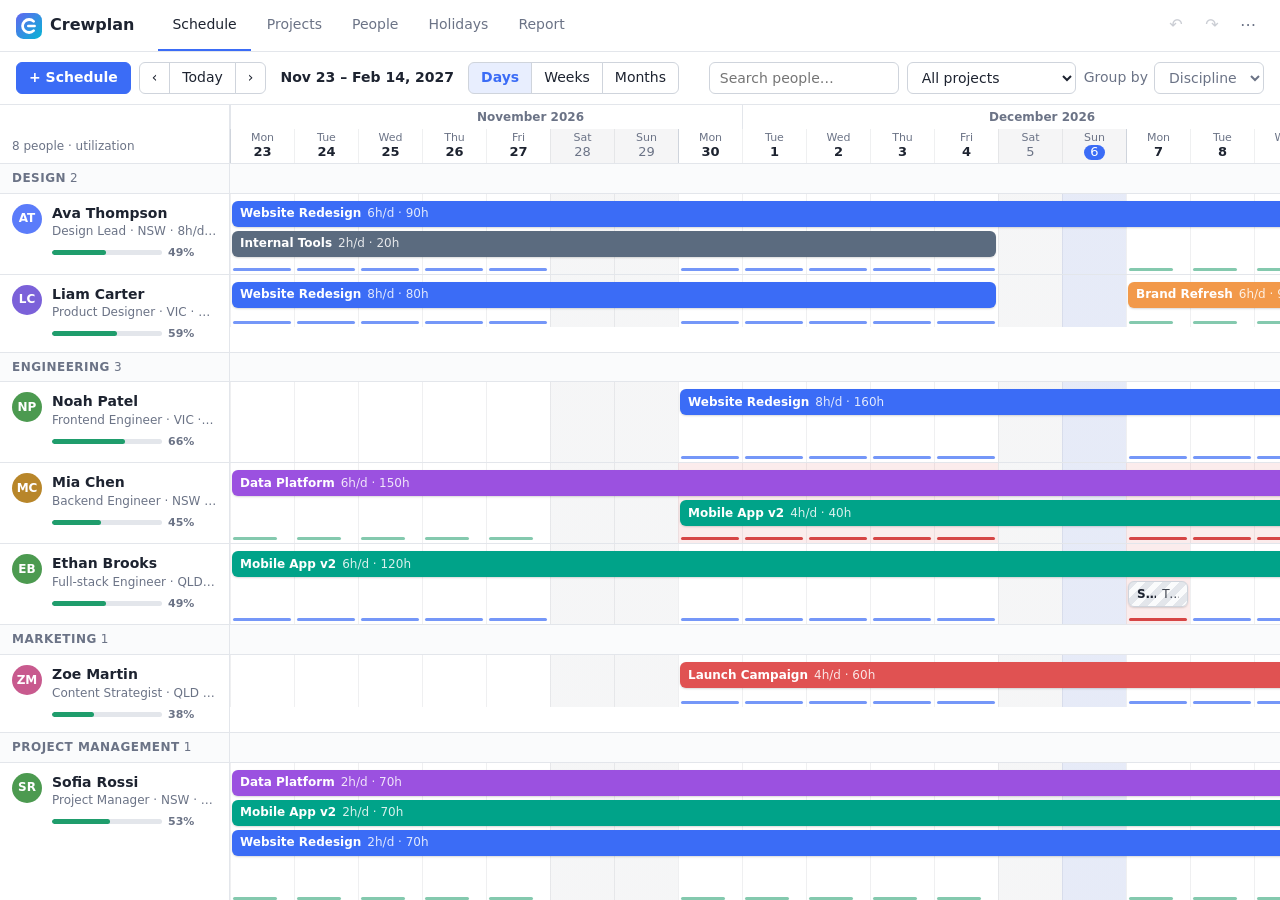
==== scheduler/app.html @ 3eabb5de "Add animated homepage and new Crewplan logo - New mark: a gradient tile with a C-shaped arc and a sc" ====
<!doctype html>
<html lang="en">
<head>
  <meta charset="utf-8">
  <meta name="viewport" content="width=device-width, initial-scale=1">
  <title>Crewplan</title>
  <link rel="icon" href="data:image/svg+xml,%3Csvg xmlns='http://www.w3.org/2000/svg' viewBox='0 0 32 32'%3E%3Cdefs%3E%3ClinearGradient id='g' x1='0' y1='0' x2='1' y2='1'%3E%3Cstop offset='0' stop-color='%236366f1'/%3E%3Cstop offset='1' stop-color='%2306b6d4'/%3E%3C/linearGradient%3E%3C/defs%3E%3Crect width='32' height='32' rx='9' fill='url(%23g)'/%3E%3Cpath d='M21.7 10.3A8 8 0 1 0 21.7 21.7' fill='none' stroke='%23fff' stroke-width='3.4' stroke-linecap='round'/%3E%3Crect x='13.5' y='14.4' width='11' height='3.2' rx='1.6' fill='%23fff'/%3E%3C/svg%3E">
  <link rel="stylesheet" href="styles.css">
</head>
<body>
  <header class="topbar">
    <a class="brand" href="index.html" title="Crewplan home">
      <svg class="mark" viewBox="0 0 32 32" aria-hidden="true">
        <defs><linearGradient id="cpMarkApp" x1="0" y1="0" x2="1" y2="1"><stop offset="0" stop-color="#6366f1"/><stop offset="1" stop-color="#06b6d4"/></linearGradient></defs>
        <rect width="32" height="32" rx="9" fill="url(#cpMarkApp)"/>
        <path d="M21.7 10.3A8 8 0 1 0 21.7 21.7" fill="none" stroke="#fff" stroke-width="3.4" stroke-linecap="round"/>
        <rect x="13.5" y="14.4" width="11" height="3.2" rx="1.6" fill="#fff"/>
      </svg><span>Crewplan</span></a>
    <nav class="tabs" id="tabs">
      <button data-view="schedule">Schedule</button>
      <button data-view="projects">Projects</button>
      <button data-view="people">People</button>
      <button data-view="holidays">Holidays</button>
      <button data-view="report">Report</button>
    </nav>
    <div class="topbar-actions">
      <button class="icon-btn" id="undoBtn" title="Undo (Ctrl+Z)">&#8630;</button>
      <button class="icon-btn" id="redoBtn" title="Redo (Ctrl+Shift+Z)">&#8631;</button>
      <div class="menu">
        <button class="icon-btn" id="menuBtn" title="More">&#8943;</button>
        <div class="menu-pop" id="menuPop" hidden>
          <button data-action="export">Export data (JSON)</button>
          <button data-action="import">Import data (JSON)</button>
          <button data-action="csv">Export schedule (CSV)</button>
          <hr>
          <button data-action="sample">Load sample data</button>
          <button data-action="clear" class="danger-text">Clear all data</button>
        </div>
      </div>
    </div>
  </header>
  <div class="toolbar" id="toolbar"></div>
  <main id="main"></main>
  <div id="modalRoot"></div>
  <div id="toast" role="status" aria-live="polite"></div>
  <input type="file" id="importFile" accept="application/json,.json" hidden>
  <script src="app.js"></script>
</body>
</html>
---- scheduler/styles.css ----
:root {
  --bg: #f5f6f8;
  --panel: #ffffff;
  --panel-2: #fafbfc;
  --border: #e3e6eb;
  --border-strong: #cfd4dc;
  --text: #1d2330;
  --muted: #6b7386;
  --accent: #3b6cf6;
  --accent-soft: #e8eefe;
  --danger: #d64545;
  --warn: #e0a106;
  --ok: #1f9d6c;
  --weekend: rgba(30, 40, 60, 0.045);
  --gridline: rgba(30, 40, 60, 0.07);
  --today: rgba(59, 108, 246, 0.08);
  --over: rgba(214, 69, 69, 0.10);
  --shadow: 0 10px 30px rgba(20, 30, 50, 0.18);
  --side: 230px;
  --shut: #8a6fd1;
  --hol-bg: rgba(224, 161, 6, 0.16);
  --shut-bg: rgba(138, 111, 209, 0.16);
  --radius: 8px;
  color-scheme: light;
}
@media (prefers-color-scheme: dark) {
  :root {
    --bg: #12151b;
    --panel: #1a1e26;
    --panel-2: #1f242d;
    --border: #2b313c;
    --border-strong: #3a4250;
    --text: #e6e9ef;
    --muted: #949cad;
    --accent: #6d93ff;
    --accent-soft: #24304d;
    --weekend: rgba(255, 255, 255, 0.035);
    --gridline: rgba(255, 255, 255, 0.06);
    --today: rgba(109, 147, 255, 0.12);
    --over: rgba(240, 90, 90, 0.16);
    --hol-bg: rgba(240, 180, 40, 0.16);
    --shut-bg: rgba(160, 135, 230, 0.18);
    --shadow: 0 10px 30px rgba(0, 0, 0, 0.5);
    color-scheme: dark;
  }
}

* { box-sizing: border-box; }
html, body { height: 100%; margin: 0; }
body {
  font: 14px/1.4 system-ui, -apple-system, "Segoe UI", Roboto, sans-serif;
  background: var(--bg);
  color: var(--text);
  display: flex;
  flex-direction: column;
  overflow: hidden;
}
button, input, select, textarea { font: inherit; color: inherit; }
button { cursor: pointer; }

/* ---------- Top bar ---------- */
.topbar {
  display: flex; align-items: center; gap: 24px;
  padding: 0 16px; height: 52px; flex: none;
  background: var(--panel); border-bottom: 1px solid var(--border);
}
.brand { display: flex; align-items: center; gap: 8px; font-weight: 700; font-size: 16px; }
.brand { color: inherit; text-decoration: none; border-radius: 8px; }
.brand:hover .mark { transform: rotate(-8deg) scale(1.06); }
.brand:focus-visible { outline: 2px solid var(--accent); outline-offset: 3px; }
.mark { width: 26px; height: 26px; flex: none; transition: transform .25s ease; }
.tabs { display: flex; gap: 2px; height: 100%; }
.tabs button {
  background: none; border: 0; padding: 0 14px; height: 100%;
  color: var(--muted); font-weight: 500; border-bottom: 2px solid transparent;
}
.tabs button:hover { color: var(--text); }
.tabs button.active { color: var(--text); border-bottom-color: var(--accent); }
.topbar-actions { margin-left: auto; display: flex; gap: 4px; align-items: center; }
.icon-btn {
  width: 32px; height: 32px; border-radius: 6px; border: 1px solid transparent;
  background: none; font-size: 16px; color: var(--muted);
}
.icon-btn:hover:not(:disabled) { background: var(--panel-2); border-color: var(--border); color: var(--text); }
.icon-btn:disabled { opacity: .35; cursor: default; }
.menu { position: relative; }
.menu-pop {
  position: absolute; right: 0; top: 38px; z-index: 50; min-width: 220px;
  background: var(--panel); border: 1px solid var(--border); border-radius: var(--radius);
  box-shadow: var(--shadow); padding: 6px;
}
.menu-pop button {
  display: block; width: 100%; text-align: left; background: none; border: 0;
  padding: 8px 10px; border-radius: 6px;
}
.menu-pop button:hover { background: var(--panel-2); }
.menu-pop hr { border: 0; border-top: 1px solid var(--border); margin: 6px 0; }
.danger-text { color: var(--danger); }

/* ---------- Toolbar ---------- */
.toolbar {
  display: flex; align-items: center; gap: 8px; flex-wrap: wrap;
  padding: 10px 16px; flex: none;
  background: var(--panel); border-bottom: 1px solid var(--border);
}
.toolbar .spacer { flex: 1; }
.toolbar .range-label { font-weight: 600; margin: 0 6px; white-space: nowrap; }
.btn {
  height: 32px; padding: 0 12px; border-radius: 6px;
  border: 1px solid var(--border-strong); background: var(--panel);
  display: inline-flex; align-items: center; gap: 6px; white-space: nowrap;
}
.btn:hover { background: var(--panel-2); }
.btn.primary { background: var(--accent); border-color: var(--accent); color: #fff; font-weight: 600; }
.btn.primary:hover { filter: brightness(1.07); }
.btn.danger { color: var(--danger); }
.btn.sm { height: 28px; padding: 0 9px; font-size: 13px; }
.btn-group { display: inline-flex; }
.btn-group .btn { border-radius: 0; margin-left: -1px; }
.btn-group .btn:first-child { border-radius: 6px 0 0 6px; margin-left: 0; }
.btn-group .btn:last-child { border-radius: 0 6px 6px 0; }
.btn-group .btn.on { background: var(--accent-soft); color: var(--accent); font-weight: 600; }
.input, .toolbar select, .toolbar input[type=search], .toolbar input[type=date] {
  height: 32px; padding: 0 10px; border-radius: 6px;
  border: 1px solid var(--border-strong); background: var(--panel);
}
.toolbar input[type=search] { width: 190px; }
.toggle { display: inline-flex; align-items: center; gap: 6px; color: var(--muted); white-space: nowrap; }

main { flex: 1; min-height: 0; overflow: auto; }
main.no-scroll { overflow: hidden; display: flex; }

/* ---------- Schedule grid ---------- */
.schedule { flex: 1; overflow: auto; position: relative; background: var(--panel); }
.grid { position: relative; min-width: 100%; }
.ghead { display: flex; position: sticky; top: 0; z-index: 6; background: var(--panel); border-bottom: 1px solid var(--border); }
.corner {
  position: sticky; left: 0; z-index: 7; width: var(--side); flex: none;
  background: var(--panel); border-right: 1px solid var(--border);
  display: flex; align-items: flex-end; padding: 0 12px 8px; color: var(--muted); font-size: 12px;
}
.timehead { flex: none; }
.hm-row, .hd-row { display: flex; }
.hm {
  flex: none; height: 24px; font-size: 12px; font-weight: 600; color: var(--muted);
  border-left: 1px solid var(--border); padding: 4px 8px; overflow: hidden; white-space: nowrap;
}
.hm span { position: sticky; left: calc(var(--side) + 8px); }
.hd {
  flex: none; height: 34px; text-align: center; font-size: 11px; color: var(--muted);
  display: flex; flex-direction: column; justify-content: center; line-height: 1.15;
  border-left: 1px solid var(--gridline);
}
.hd b { font-size: 13px; font-weight: 600; color: var(--text); }
.hd.we { background: var(--weekend); }
.hd.we b { color: var(--muted); font-weight: 500; }
.hd.mon { border-left-color: var(--border-strong); }
.hd.today b {
  background: var(--accent); color: #fff; border-radius: 10px; padding: 0 6px; align-self: center;
}

.group { display: flex; background: var(--panel-2); border-bottom: 1px solid var(--border); }
.group-side {
  position: sticky; left: 0; z-index: 3; width: var(--side); flex: none;
  padding: 6px 12px; font-size: 12px; font-weight: 700; text-transform: uppercase; letter-spacing: .04em;
  color: var(--muted); background: var(--panel-2); border-right: 1px solid var(--border);
}
.group-side span { font-weight: 500; margin-left: 4px; }

.row { display: flex; border-bottom: 1px solid var(--border); }
.side {
  position: sticky; left: 0; z-index: 3; width: var(--side); flex: none;
  background: var(--panel); border-right: 1px solid var(--border);
  display: flex; gap: 10px; align-items: flex-start; padding: 10px 12px; cursor: pointer;
}
.side:hover { background: var(--panel-2); }
.avatar {
  width: 30px; height: 30px; border-radius: 50%; flex: none;
  display: grid; place-items: center; color: #fff; font-size: 12px; font-weight: 700;
}
.side .who { min-width: 0; flex: 1; }
.side .name { font-weight: 600; white-space: nowrap; overflow: hidden; text-overflow: ellipsis; }
.side .role { color: var(--muted); font-size: 12px; white-space: nowrap; overflow: hidden; text-overflow: ellipsis; }
.util { display: flex; align-items: center; gap: 6px; margin-top: 5px; font-size: 11px; color: var(--muted); }
.meter { flex: 1; height: 5px; border-radius: 3px; background: var(--border); overflow: hidden; max-width: 110px; }
.meter i { display: block; height: 100%; background: var(--ok); border-radius: 3px; }
.meter.full i { background: var(--accent); }
.meter.over i { background: var(--danger); }
.util b.over { color: var(--danger); }

.track { position: relative; flex: none; touch-action: pan-x pan-y; cursor: crosshair; }
.today-col { position: absolute; top: 0; bottom: 0; background: var(--today); pointer-events: none; }
.over-col { position: absolute; top: 0; bottom: 0; background: var(--over); pointer-events: none; }
.load { position: absolute; bottom: 3px; height: 3px; border-radius: 2px; pointer-events: none; }
.load.under { background: var(--ok); opacity: .55; }
.load.full { background: var(--accent); opacity: .7; }
.load.over { background: var(--danger); }
.closed-col { position: absolute; top: 0; bottom: 0; pointer-events: none; }
.closed-col.holiday { background: repeating-linear-gradient(135deg, var(--hol-bg) 0 5px, transparent 5px 10px); }
.closed-col.shutdown { background: repeating-linear-gradient(135deg, var(--shut-bg) 0 5px, transparent 5px 10px); }
.load.hol { background: var(--warn); }
.hd.has-hol { box-shadow: inset 0 -3px 0 var(--warn); }
.hd.has-shut { box-shadow: inset 0 -3px 0 var(--shut); }
.hol-dot { background: var(--warn); }
.shut-dot { background: var(--shut); }
.hol-note { color: #b07a00; }
.load-hit { position: absolute; bottom: 0; height: 9px; }

.bar {
  position: absolute; height: 26px; border-radius: 6px; color: #fff;
  padding: 0 8px; display: flex; align-items: center; gap: 6px;
  font-size: 12px; overflow: hidden; white-space: nowrap; cursor: grab;
  box-shadow: 0 1px 2px rgba(0,0,0,.15); touch-action: none; user-select: none;
}
.bar:hover { filter: brightness(1.06); box-shadow: 0 2px 6px rgba(0,0,0,.22); }
.bar .bar-title { font-weight: 600; overflow: hidden; text-overflow: ellipsis; }
.bar .bar-sub { opacity: .85; overflow: hidden; text-overflow: ellipsis; }
.bar.tentative {
  background-image: repeating-linear-gradient(135deg, rgba(255,255,255,.28) 0 6px, transparent 6px 12px) !important;
}
.bar.timeoff {
  color: var(--text);
  background: repeating-linear-gradient(135deg, var(--border) 0 6px, var(--panel-2) 6px 12px);
  border: 1px solid var(--border-strong);
}
.bar.clip-l { border-top-left-radius: 0; border-bottom-left-radius: 0; }
.bar.clip-r { border-top-right-radius: 0; border-bottom-right-radius: 0; }
.bar.dim { opacity: .22; }
.bar.dragging { z-index: 20; pointer-events: none; cursor: grabbing; box-shadow: var(--shadow); opacity: .92; }
.bar .h { position: absolute; top: 0; bottom: 0; width: 8px; cursor: ew-resize; }
.bar .h-l { left: 0; }
.bar .h-r { right: 0; }
.sel {
  position: absolute; top: 4px; bottom: 4px; border-radius: 6px; pointer-events: none;
  background: var(--accent-soft); border: 2px dashed var(--accent);
}
.empty-state { padding: 60px 20px; text-align: center; color: var(--muted); }
.empty-state h3 { color: var(--text); margin: 0 0 6px; }
.hint { color: var(--muted); font-size: 12px; }

/* ---------- Pages (projects / people / report) ---------- */
.page { max-width: 1320px; margin: 0 auto; padding: 20px 16px 60px; }
.page h2 { margin: 0 0 4px; font-size: 20px; }
.page .lede { color: var(--muted); margin: 0 0 16px; }
.card { background: var(--panel); border: 1px solid var(--border); border-radius: var(--radius); overflow: hidden; margin-bottom: 20px; }
.card h3 { margin: 0; padding: 12px 16px; font-size: 14px; border-bottom: 1px solid var(--border); }
.table-wrap { overflow-x: auto; }
table { width: 100%; border-collapse: collapse; }
th, td { padding: 10px 16px; text-align: left; border-bottom: 1px solid var(--border); white-space: nowrap; }
th { font-size: 12px; font-weight: 600; color: var(--muted); background: var(--panel-2); }
td.num, th.num { text-align: right; font-variant-numeric: tabular-nums; }
tr:last-child td { border-bottom: 0; }
tbody tr:hover { background: var(--panel-2); }
.dot { display: inline-block; width: 10px; height: 10px; border-radius: 3px; margin-right: 8px; vertical-align: -1px; }
.tag { display: inline-block; font-size: 11px; padding: 1px 7px; border-radius: 10px; background: var(--panel-2); border: 1px solid var(--border); color: var(--muted); }
.tag.ok { color: var(--ok); }
.cell-person { display: flex; align-items: center; gap: 10px; }
.cell-person .avatar { width: 26px; height: 26px; font-size: 11px; }
.hbar { display: flex; align-items: center; gap: 8px; min-width: 160px; }
.hbar .meter { max-width: none; height: 7px; }
.tiles { display: grid; grid-template-columns: repeat(auto-fit, minmax(150px, 1fr)); gap: 12px; margin-bottom: 20px; }
.tile { background: var(--panel); border: 1px solid var(--border); border-radius: var(--radius); padding: 14px 16px; }
.tile .k { color: var(--muted); font-size: 12px; }
.tile .v { font-size: 22px; font-weight: 700; margin-top: 2px; font-variant-numeric: tabular-nums; }
.actions { display: flex; gap: 6px; justify-content: flex-end; }

/* ---------- Modal ---------- */
.backdrop {
  position: fixed; inset: 0; z-index: 100; background: rgba(15, 20, 30, .45);
  display: grid; place-items: center; padding: 16px;
}
.dialog {
  width: 100%; max-width: 480px; max-height: calc(100vh - 32px); overflow: auto;
  background: var(--panel); border-radius: 12px; box-shadow: var(--shadow); border: 1px solid var(--border);
}
.dialog header { display: flex; align-items: center; padding: 14px 18px; border-bottom: 1px solid var(--border); }
.dialog header h2 { font-size: 16px; margin: 0; flex: 1; }
.dialog-body { padding: 16px 18px; display: grid; gap: 12px; }
.dialog footer { display: flex; gap: 8px; padding: 12px 18px; border-top: 1px solid var(--border); background: var(--panel-2); }
.dialog footer .spacer { flex: 1; }
.field { display: grid; gap: 4px; font-size: 12px; font-weight: 600; color: var(--muted); }
.field input, .field select, .field textarea {
  font-size: 14px; font-weight: 400; color: var(--text);
  padding: 7px 10px; border-radius: 6px; border: 1px solid var(--border-strong); background: var(--panel);
  width: 100%;
}
.field textarea { resize: vertical; }
.field input:focus, .field select:focus, .field textarea:focus { outline: 2px solid var(--accent-soft); border-color: var(--accent); }
.grid2 { display: grid; grid-template-columns: 1fr 1fr; gap: 12px; align-items: end; }
.inline { display: flex; gap: 6px; }
.check { display: flex; align-items: center; gap: 8px; font-size: 14px; height: 36px; }
.seg { display: flex; border: 1px solid var(--border-strong); border-radius: 8px; overflow: hidden; }
.seg label { flex: 1; text-align: center; padding: 8px; cursor: pointer; font-weight: 500; }
.seg input { display: none; }
.seg label:has(input:checked) { background: var(--accent-soft); color: var(--accent); font-weight: 600; }
.swatches { display: flex; gap: 8px; flex-wrap: wrap; }
.swatches label { width: 26px; height: 26px; border-radius: 6px; cursor: pointer; position: relative; }
.swatches input { position: absolute; opacity: 0; }
.swatches label:has(input:checked) { outline: 2px solid var(--text); outline-offset: 2px; }
.summary { margin: 0; padding: 10px 12px; border-radius: 6px; background: var(--panel-2); border: 1px solid var(--border); font-size: 13px; }
.error { color: var(--danger); font-size: 13px; margin: 0; }

#toast {
  position: fixed; left: 50%; bottom: 24px; transform: translateX(-50%) translateY(20px);
  background: #222936; color: #fff; padding: 10px 16px; border-radius: 8px; font-size: 13px;
  opacity: 0; pointer-events: none; transition: .2s; z-index: 200; box-shadow: var(--shadow);
}
#toast.show { opacity: 1; transform: translateX(-50%) translateY(0); }

@media (prefers-color-scheme: dark) { .hol-note { color: #f0b429; } }

@media (max-width: 720px) {
  :root { --side: 150px; }
  .topbar { gap: 10px; padding: 0 10px; }
  .brand span { display: none; }
  .tabs button { padding: 0 8px; font-size: 13px; }
  .tabs { min-width: 0; overflow-x: auto; }
  #undoBtn, #redoBtn { display: none; }
  .toolbar { padding: 8px 10px; }
  .toolbar input[type=search] { width: 130px; }
  .side .avatar { display: none; }
  .grid2 { grid-template-columns: 1fr; }
}

/* ---------- Group by project ---------- */
.proj-group { border-bottom: 1px solid var(--border-strong); }
.group-side.proj-side {
  text-transform: none; letter-spacing: 0; font-weight: 400; font-size: 13px; color: var(--text);
  display: grid; gap: 3px; align-content: start; padding: 8px 12px; cursor: pointer;
}
.group-side.proj-side:hover { background: var(--border); }
.proj-name { font-weight: 700; white-space: nowrap; overflow: hidden; text-overflow: ellipsis; }
.proj-name span { color: var(--muted); font-weight: 500; margin-left: 6px; font-size: 12px; }
.proj-meta { color: var(--muted); font-size: 12px; white-space: nowrap; overflow: hidden; text-overflow: ellipsis; }
.proj-side .hbar { min-width: 0; font-size: 11px; color: var(--muted); }
.proj-side .hbar .meter { height: 5px; }
.ptrack { position: relative; flex: none; }
.proj-band {
  position: absolute; top: 6px; height: 20px; border-radius: 5px; padding: 0 8px;
  font-size: 11px; font-weight: 600; line-height: 20px; white-space: nowrap; overflow: hidden; text-overflow: ellipsis;
  color: var(--text);
  background: color-mix(in srgb, var(--pc) 18%, transparent);
  border: 1px solid color-mix(in srgb, var(--pc) 55%, transparent);
}
.proj-band.clip-l { border-left-style: dashed; border-top-left-radius: 0; border-bottom-left-radius: 0; }
.proj-band.clip-r { border-right-style: dashed; border-top-right-radius: 0; border-bottom-right-radius: 0; }
.proj-nodates { position: absolute; top: 8px; left: 10px; font-size: 12px; color: var(--muted); font-style: italic; }
.phase {
  position: absolute; height: 18px; border-radius: 4px; padding: 0 6px;
  font-size: 11px; line-height: 18px; color: #fff; white-space: nowrap; overflow: hidden; text-overflow: ellipsis;
  background: color-mix(in srgb, var(--pc) 75%, #000 10%);
}
.phase.outside { outline: 2px dashed var(--warn); outline-offset: -1px; }

/* ---------- Budget / date warnings ---------- */
.bar.outside { outline: 2px dashed var(--warn); outline-offset: 1px; }
.warn-ic {
  flex: none; width: 15px; height: 15px; border-radius: 50%; display: grid; place-items: center;
  background: var(--warn); color: #000; font-size: 10px; font-weight: 800;
}
.tag.warn { color: #9a6a00; border-color: var(--warn); }
.over-text { color: var(--danger); font-weight: 600; }

/* ---------- Phase editor ---------- */
.phase-list { display: grid; gap: 6px; }
.phase-row { display: grid; grid-template-columns: 1fr 140px 140px 32px; gap: 6px; align-items: center; }
.phase-row .input { height: 34px; font-weight: 400; font-size: 14px; color: var(--text); min-width: 0; }
@media (max-width: 720px) {
  .phase-row { grid-template-columns: 1fr 1fr 32px; }
  .phase-row [data-k="name"] { grid-column: 1 / -1; }
}
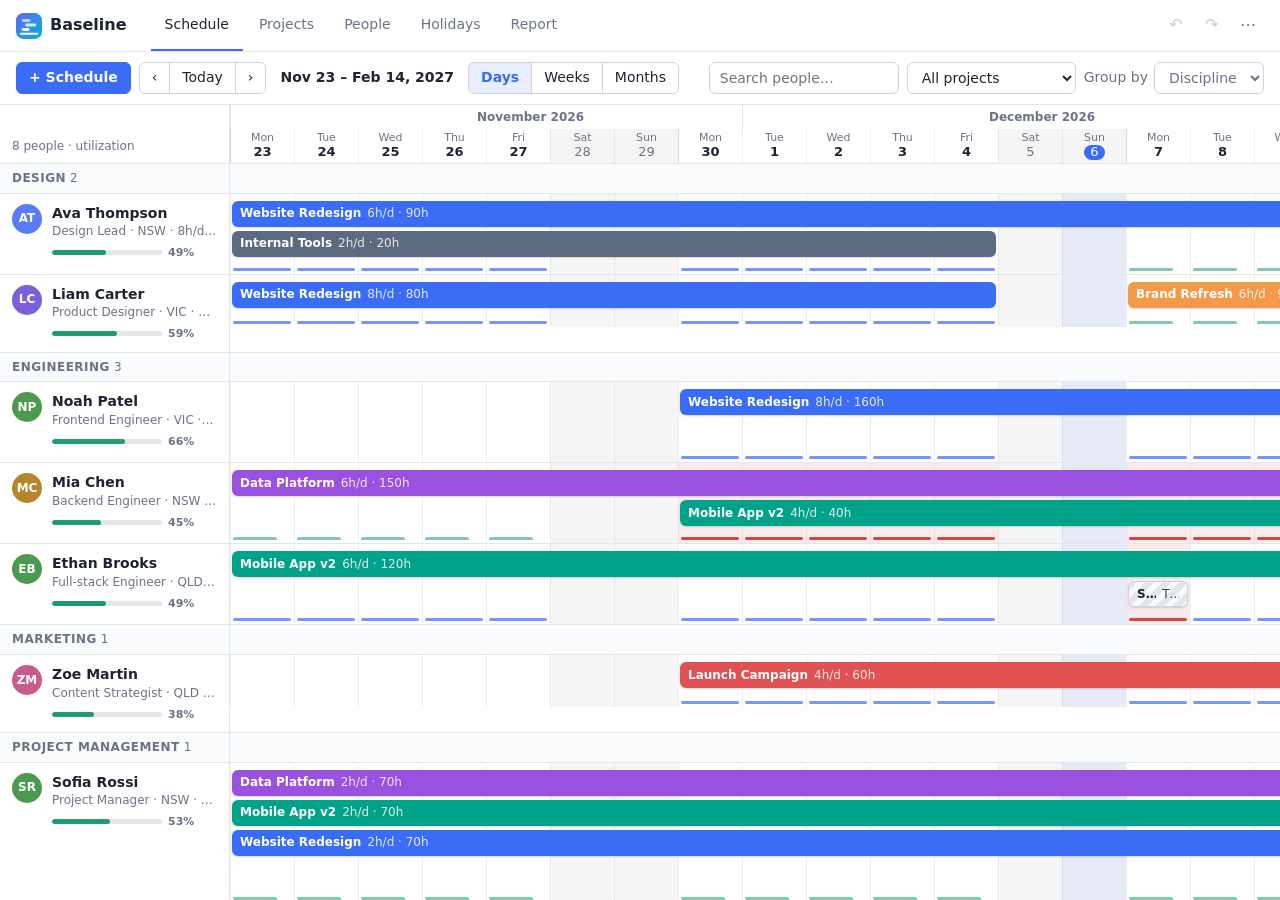
==== commit 9a8cf8b2: "Rename Crewplan to Baseline with a new logo - New mark: schedule bars stepping across a solid baseli" ====
--- a/scheduler/app.html
+++ b/scheduler/app.html
@@ -3,19 +3,21 @@
 <head>
   <meta charset="utf-8">
   <meta name="viewport" content="width=device-width, initial-scale=1">
-  <title>Crewplan</title>
-  <link rel="icon" href="data:image/svg+xml,%3Csvg xmlns='http://www.w3.org/2000/svg' viewBox='0 0 32 32'%3E%3Cdefs%3E%3ClinearGradient id='g' x1='0' y1='0' x2='1' y2='1'%3E%3Cstop offset='0' stop-color='%236366f1'/%3E%3Cstop offset='1' stop-color='%2306b6d4'/%3E%3C/linearGradient%3E%3C/defs%3E%3Crect width='32' height='32' rx='9' fill='url(%23g)'/%3E%3Cpath d='M21.7 10.3A8 8 0 1 0 21.7 21.7' fill='none' stroke='%23fff' stroke-width='3.4' stroke-linecap='round'/%3E%3Crect x='13.5' y='14.4' width='11' height='3.2' rx='1.6' fill='%23fff'/%3E%3C/svg%3E">
+  <title>Baseline</title>
+  <link rel="icon" href="data:image/svg+xml,%3Csvg xmlns='http://www.w3.org/2000/svg' viewBox='0 0 32 32'%3E%3Cdefs%3E%3ClinearGradient id='g' x1='0' y1='0' x2='1' y2='1'%3E%3Cstop offset='0' stop-color='%236366f1'/%3E%3Cstop offset='1' stop-color='%2306b6d4'/%3E%3C/linearGradient%3E%3C/defs%3E%3Crect width='32' height='32' rx='9' fill='url(%23g)'/%3E%3Crect x='7' y='7.5' width='11' height='3.6' rx='1.8' fill='%23fff' fill-opacity='.62'/%3E%3Crect x='11.5' y='13' width='13.5' height='3.6' rx='1.8' fill='%23fff' fill-opacity='.82'/%3E%3Crect x='7' y='18.5' width='9.5' height='3.6' rx='1.8' fill='%23fff'/%3E%3Crect x='5' y='24.4' width='22' height='2.4' rx='1.2' fill='%23fff'/%3E%3C/svg%3E">
   <link rel="stylesheet" href="styles.css">
 </head>
 <body>
   <header class="topbar">
-    <a class="brand" href="index.html" title="Crewplan home">
+    <a class="brand" href="index.html" title="Baseline home">
       <svg class="mark" viewBox="0 0 32 32" aria-hidden="true">
-        <defs><linearGradient id="cpMarkApp" x1="0" y1="0" x2="1" y2="1"><stop offset="0" stop-color="#6366f1"/><stop offset="1" stop-color="#06b6d4"/></linearGradient></defs>
-        <rect width="32" height="32" rx="9" fill="url(#cpMarkApp)"/>
-        <path d="M21.7 10.3A8 8 0 1 0 21.7 21.7" fill="none" stroke="#fff" stroke-width="3.4" stroke-linecap="round"/>
-        <rect x="13.5" y="14.4" width="11" height="3.2" rx="1.6" fill="#fff"/>
-      </svg><span>Crewplan</span></a>
+        <defs><linearGradient id="blMarkApp" x1="0" y1="0" x2="1" y2="1"><stop offset="0" stop-color="#6366f1"/><stop offset="1" stop-color="#06b6d4"/></linearGradient></defs>
+        <rect width="32" height="32" rx="9" fill="url(#blMarkApp)"/>
+        <rect x="7" y="7.5" width="11" height="3.6" rx="1.8" fill="#fff" fill-opacity=".62"/>
+        <rect x="11.5" y="13" width="13.5" height="3.6" rx="1.8" fill="#fff" fill-opacity=".82"/>
+        <rect x="7" y="18.5" width="9.5" height="3.6" rx="1.8" fill="#fff"/>
+        <rect x="5" y="24.4" width="22" height="2.4" rx="1.2" fill="#fff"/>
+      </svg><span>Baseline</span></a>
     <nav class="tabs" id="tabs">
       <button data-view="schedule">Schedule</button>
       <button data-view="projects">Projects</button>
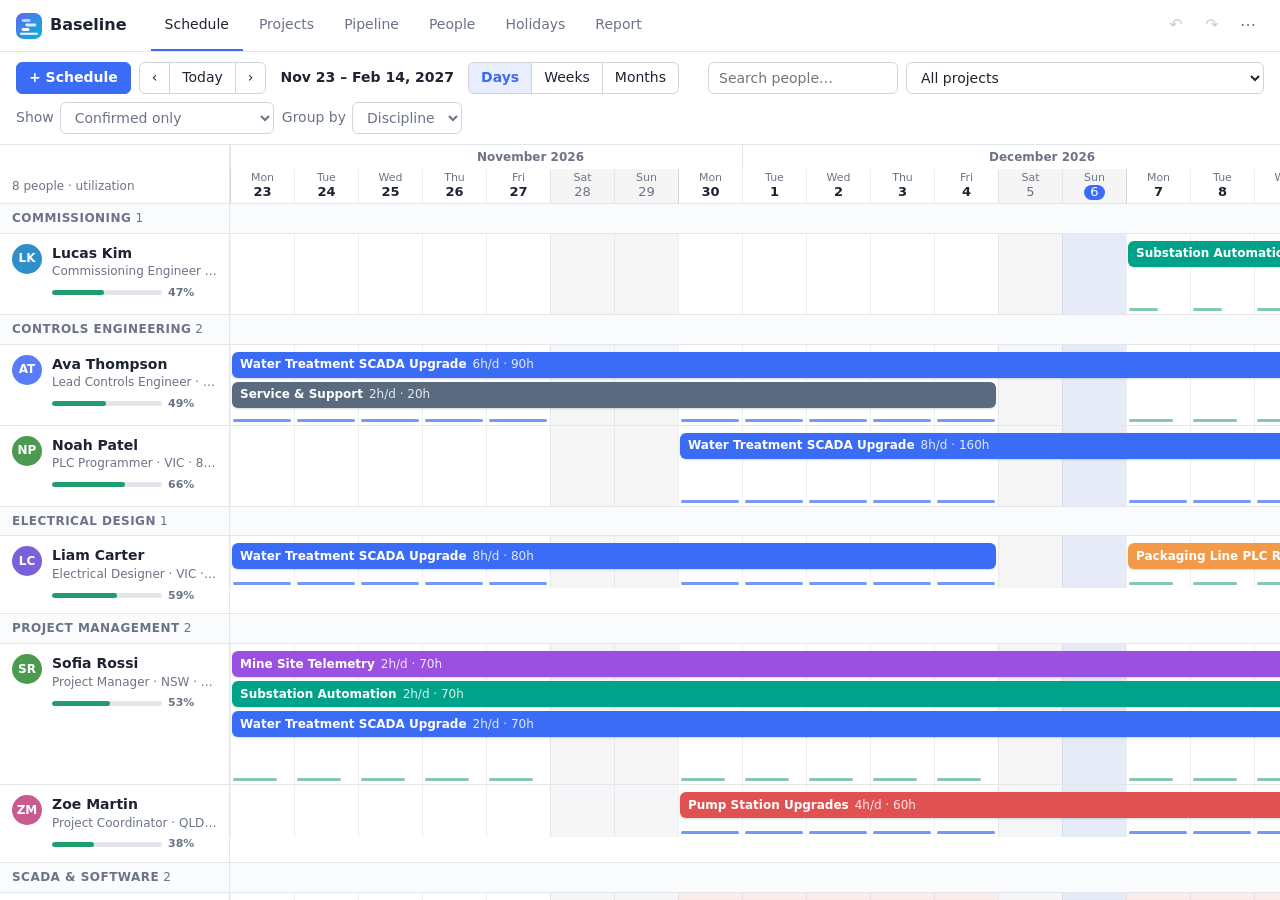
==== commit 245f13ae: "Add pipeline projects, unfilled slots and what-if views - Projects can be Confirmed, Pipeline (win c" ====
--- a/scheduler/app.html
+++ b/scheduler/app.html
@@ -21,6 +21,7 @@
     <nav class="tabs" id="tabs">
       <button data-view="schedule">Schedule</button>
       <button data-view="projects">Projects</button>
+      <button data-view="pipeline">Pipeline</button>
       <button data-view="people">People</button>
       <button data-view="holidays">Holidays</button>
       <button data-view="report">Report</button>
--- a/scheduler/styles.css
+++ b/scheduler/styles.css
@@ -369,3 +369,54 @@
   .phase-row { grid-template-columns: 1fr 1fr 32px; }
   .phase-row [data-k="name"] { grid-column: 1 / -1; }
 }
+
+/* ---------- Pipeline & unfilled slots ---------- */
+.bar.pipeline {
+  background-image: repeating-linear-gradient(135deg, rgba(255,255,255,.22) 0 5px, transparent 5px 10px);
+  box-shadow: inset 0 0 0 1.5px rgba(255,255,255,.55), 0 1px 2px rgba(0,0,0,.15);
+}
+.bar.slot {
+  color: var(--text); background: color-mix(in srgb, var(--pc) 12%, var(--panel));
+  border: 2px dashed var(--pc); box-shadow: none;
+}
+.bar.slot .bar-title::before { content: "? "; font-weight: 800; color: var(--pc); }
+.slot-row .track { background-color: color-mix(in srgb, var(--accent) 3%, transparent); }
+.slot-side { cursor: default; }
+.slot-side:hover { background: var(--panel); }
+.slot-avatar { background: transparent !important; color: var(--muted); border: 2px dashed var(--border-strong); font-size: 14px; }
+.tag.pipe { color: #7c4dcc; border-color: color-mix(in srgb, #8b5cf6 45%, transparent); background: color-mix(in srgb, #8b5cf6 10%, transparent); }
+.tag.lost { color: var(--muted); text-decoration: line-through; }
+.tag.slot-tag { border-style: dashed; }
+.tag.danger-tag { color: var(--danger); border-color: color-mix(in srgb, var(--danger) 45%, transparent); }
+.grid3 { display: grid; grid-template-columns: repeat(3, 1fr); gap: 12px; }
+.need { display: flex; flex-wrap: wrap; gap: 4px; max-width: 280px; white-space: normal; }
+.need-chip { font-size: 11.5px; padding: 2px 8px; border-radius: 10px; background: var(--panel-2); border: 1px solid var(--border); white-space: nowrap; }
+.hbar.win { min-width: 110px; }
+.hbar.win .meter i { background: #8b5cf6; }
+.won-btn { color: var(--ok); border-color: color-mix(in srgb, var(--ok) 50%, transparent); }
+.suggest { display: grid; gap: 6px; font-weight: 400; }
+.s-row {
+  display: grid; grid-template-columns: 28px minmax(0, 1fr) minmax(0, 1.4fr) auto; gap: 10px; align-items: center;
+  padding: 6px 8px; border: 1px solid var(--border); border-radius: 8px; color: var(--text);
+}
+.s-row .avatar { width: 28px; height: 28px; font-size: 11px; }
+.s-who { display: grid; min-width: 0; }
+.s-who b, .s-who span { white-space: nowrap; overflow: hidden; text-overflow: ellipsis; }
+.s-who span { font-size: 12px; color: var(--muted); }
+.s-fit { display: grid; gap: 3px; font-size: 12px; color: var(--muted); }
+.s-fit .meter { max-width: none; }
+.s-ok { color: var(--ok); font-weight: 600; }
+.s-bad { color: var(--danger); font-weight: 600; }
+@media (prefers-color-scheme: dark) { .tag.pipe { color: #c4a8ff; } }
+@media (max-width: 720px) {
+  .grid3 { grid-template-columns: 1fr; }
+  .s-row { grid-template-columns: 28px 1fr auto; }
+  .s-fit { grid-column: 2 / -1; }
+}
+.pipe-actions { display: grid; grid-template-columns: 1fr 1fr; gap: 4px; min-width: 150px; }
+.pipe-actions .btn { justify-content: center; }
+.pipe-table th, .pipe-table td { padding: 10px 12px; }
+.pipe-table td:nth-child(3), .pipe-table td:nth-child(4), .pipe-table td:nth-child(6) { white-space: normal; }
+.pipe-table .hbar { min-width: 96px; }
+.pipe-table .hbar.win { min-width: 90px; }
+.pipe-table .hint { display: block; }
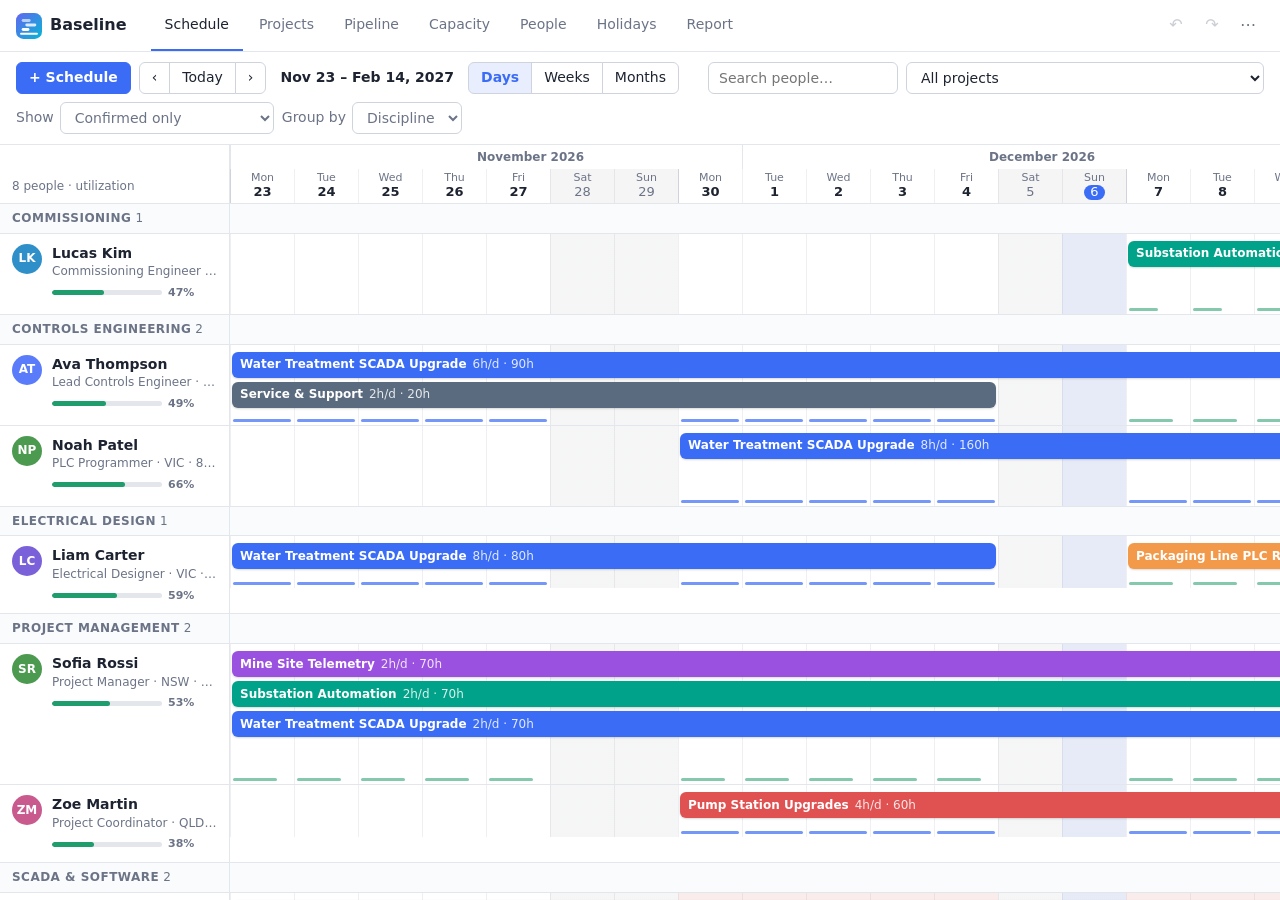
==== commit fadb445b: "Add capacity vs demand charts by discipline New Capacity tab: weekly stacked demand (confirmed, name" ====
--- a/scheduler/app.html
+++ b/scheduler/app.html
@@ -22,6 +22,7 @@
       <button data-view="schedule">Schedule</button>
       <button data-view="projects">Projects</button>
       <button data-view="pipeline">Pipeline</button>
+      <button data-view="capacity">Capacity</button>
       <button data-view="people">People</button>
       <button data-view="holidays">Holidays</button>
       <button data-view="report">Report</button>
--- a/scheduler/styles.css
+++ b/scheduler/styles.css
@@ -420,3 +420,69 @@
 .pipe-table .hbar { min-width: 96px; }
 .pipe-table .hbar.win { min-width: 90px; }
 .pipe-table .hint { display: block; }
+
+/* ---------- Capacity vs demand charts ---------- */
+:root {
+  --viz-confirmed: #2a78d6; --viz-pipeline: #eb6834; --viz-unfilled: #1baf7a;
+  --viz-ink: #0b0b0b; --viz-muted: #898781; --viz-grid: #e1e0d9; --viz-axis: #c3c2b7; --viz-critical: #d03b3b; --viz-good: #0ca30c;
+}
+@media (prefers-color-scheme: dark) {
+  :root {
+    --viz-confirmed: #3987e5; --viz-pipeline: #d95926; --viz-unfilled: #199e70;
+    --viz-ink: #f0efec; --viz-grid: #2c2c2a; --viz-axis: #383835;
+  }
+}
+.fc-grid { display: grid; grid-template-columns: repeat(auto-fit, minmax(460px, 1fr)); gap: 0 20px; }
+.fc-card { padding-bottom: 6px; }
+.fc-card h3 { border-bottom: 0; padding-bottom: 0; }
+.fc-chart { padding: 0 8px; }
+.fc-svg { display: block; width: 100%; height: auto; }
+.fc-svg .fc-gl { stroke: var(--viz-grid); stroke-width: 1; }
+.fc-svg .fc-gl.base { stroke: var(--viz-axis); }
+.fc-tick { fill: var(--viz-muted); font-size: 11px; font-variant-numeric: tabular-nums; }
+.fc-seg { stroke: var(--panel); stroke-width: 0; }
+.fc-confirmed { fill: var(--viz-confirmed); background: var(--viz-confirmed); }
+.fc-pipeline { fill: var(--viz-pipeline); background: var(--viz-pipeline); }
+.fc-unfilled { fill: var(--viz-unfilled); background: var(--viz-unfilled); }
+/* Unfilled demand also gets a dashed edge: identity is never colour alone, and it matches slots on the schedule. */
+.fc-svg .fc-unfilled { stroke: var(--viz-ink); stroke-width: 1; stroke-dasharray: 3 2; stroke-opacity: .55; }
+.fc-cap { fill: none; stroke: var(--viz-ink); stroke-width: 2; stroke-linejoin: round; }
+.fc-short { fill: var(--text); font-size: 10.5px; font-weight: 700; }
+.fc-hit { fill: transparent; cursor: crosshair; }
+.fc-hit.on { fill: var(--text); fill-opacity: .05; }
+.fc-legend { display: flex; flex-wrap: wrap; gap: 8px 18px; margin: 0 0 14px; font-size: 13px; color: var(--muted); }
+.fc-legend span { display: inline-flex; align-items: center; gap: 7px; }
+.sw { display: inline-block; width: 12px; height: 12px; border-radius: 3px; }
+.sw.fc-unfilled { outline: 1px dashed var(--viz-ink); outline-offset: -1px; }
+.fc-legend .ln { display: inline-block; width: 18px; height: 2px; background: var(--viz-ink); }
+.fc-short-key { color: var(--text); font-size: 11px; }
+.fc-bids { display: flex; flex-wrap: wrap; align-items: center; gap: 8px; margin: 0 0 12px; }
+.chip-toggle {
+  display: inline-flex; align-items: center; gap: 2px; height: 30px; padding: 0 12px; border-radius: 999px; font-size: 13px;
+  border: 1px dashed var(--border-strong); background: var(--panel); color: var(--muted); text-decoration: line-through;
+}
+.chip-toggle.on { border-style: solid; color: var(--text); text-decoration: none; background: var(--accent-soft); border-color: color-mix(in srgb, var(--accent) 40%, transparent); }
+.chip-toggle:disabled { opacity: .5; cursor: not-allowed; }
+.chip-toggle .dot { margin-right: 6px; }
+.fc-sum { display: flex; gap: 10px; align-items: flex-start; margin: 0; padding: 8px 16px 4px; font-size: 13.5px; color: var(--text); }
+.fc-icon { flex: none; width: 18px; height: 18px; border-radius: 50%; display: grid; place-items: center; color: #fff; font-size: 11px; font-weight: 800; margin-top: 1px; }
+.fc-icon.bad { background: var(--viz-critical); }
+.fc-icon.ok { background: var(--viz-good); }
+.fc-table { margin: 0 16px 10px; font-size: 13px; }
+.fc-table summary { cursor: pointer; color: var(--muted); padding: 4px 0; }
+.fc-table table { margin-top: 6px; }
+.fc-table th, .fc-table td { padding: 6px 10px; }
+.fc-tip {
+  position: fixed; z-index: 150; min-width: 230px; padding: 10px 12px; border-radius: 10px; pointer-events: none;
+  background: var(--panel); color: var(--text); border: 1px solid var(--border); box-shadow: var(--shadow); font-size: 12.5px;
+  display: grid; gap: 4px;
+}
+.fc-tip > div { display: flex; justify-content: space-between; gap: 16px; }
+.fc-tip > div span { display: inline-flex; align-items: center; gap: 6px; color: var(--muted); }
+.fc-tip b { font-variant-numeric: tabular-nums; }
+.fc-tip .sw { width: 10px; height: 10px; }
+.fc-tip-head { color: var(--muted); margin-top: 4px; font-size: 11px; text-transform: uppercase; letter-spacing: .04em; }
+.fc-tip-sub { padding-left: 10px; color: var(--muted); display: block !important; }
+.fc-tip-gap { border-top: 1px solid var(--border); padding-top: 5px; margin-top: 2px; }
+.fc-tip-gap.bad span, .fc-tip-gap.bad b { color: var(--viz-critical); }
+@media (max-width: 720px) { .fc-grid { grid-template-columns: 1fr; } }
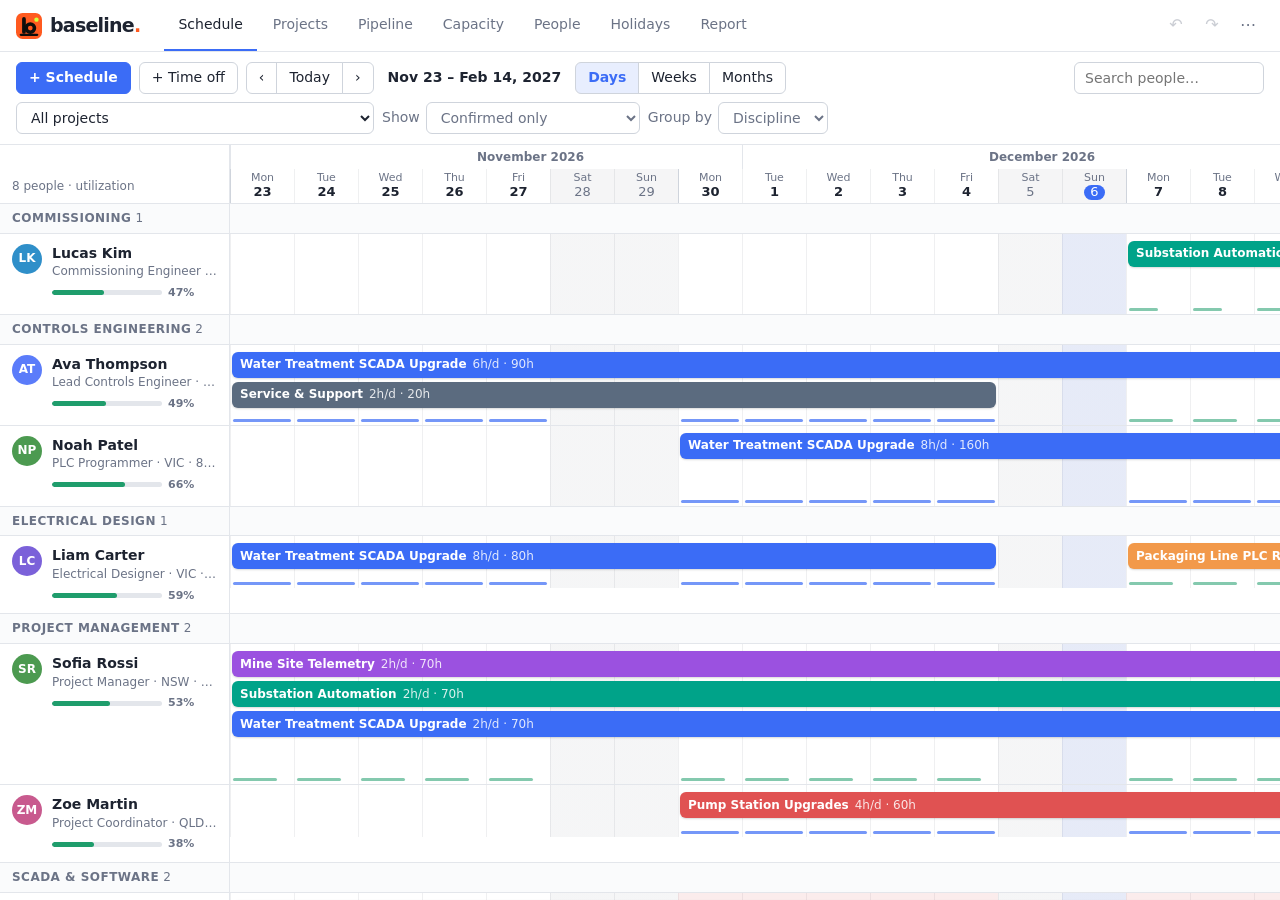
==== commit 8f14f215: "Bold homepage redesign and new logo - New mark: a safety-orange tile with a heavy lowercase b sittin" ====
--- a/scheduler/app.html
+++ b/scheduler/app.html
@@ -4,20 +4,19 @@
   <meta charset="utf-8">
   <meta name="viewport" content="width=device-width, initial-scale=1">
   <title>Baseline</title>
-  <link rel="icon" href="data:image/svg+xml,%3Csvg xmlns='http://www.w3.org/2000/svg' viewBox='0 0 32 32'%3E%3Cdefs%3E%3ClinearGradient id='g' x1='0' y1='0' x2='1' y2='1'%3E%3Cstop offset='0' stop-color='%236366f1'/%3E%3Cstop offset='1' stop-color='%2306b6d4'/%3E%3C/linearGradient%3E%3C/defs%3E%3Crect width='32' height='32' rx='9' fill='url(%23g)'/%3E%3Crect x='7' y='7.5' width='11' height='3.6' rx='1.8' fill='%23fff' fill-opacity='.62'/%3E%3Crect x='11.5' y='13' width='13.5' height='3.6' rx='1.8' fill='%23fff' fill-opacity='.82'/%3E%3Crect x='7' y='18.5' width='9.5' height='3.6' rx='1.8' fill='%23fff'/%3E%3Crect x='5' y='24.4' width='22' height='2.4' rx='1.2' fill='%23fff'/%3E%3C/svg%3E">
+  <link rel="icon" href="data:image/svg+xml,%3Csvg xmlns='http://www.w3.org/2000/svg' viewBox='0 0 32 32'%3E%3Crect width='32' height='32' rx='8' fill='%23ff5a1f'/%3E%3Crect x='7.5' y='5' width='4.6' height='20.6' rx='2.3' fill='%230e0e0c'/%3E%3Ccircle cx='17.6' cy='18.6' r='5.1' fill='none' stroke='%230e0e0c' stroke-width='4.4'/%3E%3Crect x='4.5' y='25.4' width='23' height='2.8' rx='1.4' fill='%230e0e0c'/%3E%3Ccircle cx='25.2' cy='8.2' r='2.7' fill='%23d4ff3a'/%3E%3C/svg%3E">
   <link rel="stylesheet" href="styles.css">
 </head>
 <body>
   <header class="topbar">
     <a class="brand" href="index.html" title="Baseline home">
       <svg class="mark" viewBox="0 0 32 32" aria-hidden="true">
-        <defs><linearGradient id="blMarkApp" x1="0" y1="0" x2="1" y2="1"><stop offset="0" stop-color="#6366f1"/><stop offset="1" stop-color="#06b6d4"/></linearGradient></defs>
-        <rect width="32" height="32" rx="9" fill="url(#blMarkApp)"/>
-        <rect x="7" y="7.5" width="11" height="3.6" rx="1.8" fill="#fff" fill-opacity=".62"/>
-        <rect x="11.5" y="13" width="13.5" height="3.6" rx="1.8" fill="#fff" fill-opacity=".82"/>
-        <rect x="7" y="18.5" width="9.5" height="3.6" rx="1.8" fill="#fff"/>
-        <rect x="5" y="24.4" width="22" height="2.4" rx="1.2" fill="#fff"/>
-      </svg><span>Baseline</span></a>
+        <rect width="32" height="32" rx="8" fill="#ff5a1f"/>
+        <rect x="7.5" y="5" width="4.6" height="20.6" rx="2.3" fill="#0e0e0c"/>
+        <circle cx="17.6" cy="18.6" r="5.1" fill="none" stroke="#0e0e0c" stroke-width="4.4"/>
+        <rect x="4.5" y="25.4" width="23" height="2.8" rx="1.4" fill="#0e0e0c"/>
+        <circle cx="25.2" cy="8.2" r="2.7" fill="#d4ff3a"/>
+      </svg><span class="wordmark">baseline<i>.</i></span></a>
     <nav class="tabs" id="tabs">
       <button data-view="schedule">Schedule</button>
       <button data-view="projects">Projects</button>
--- a/scheduler/styles.css
+++ b/scheduler/styles.css
@@ -486,3 +486,34 @@
 .fc-tip-gap { border-top: 1px solid var(--border); padding-top: 5px; margin-top: 2px; }
 .fc-tip-gap.bad span, .fc-tip-gap.bad b { color: var(--viz-critical); }
 @media (max-width: 720px) { .fc-grid { grid-template-columns: 1fr; } }
+
+/* ---------- Bulk time off ---------- */
+.quick-picks { display: flex; flex-wrap: wrap; gap: 6px; margin-bottom: 8px; }
+.quick-picks .chip-toggle { height: 28px; font-size: 12.5px; font-weight: 500; }
+.pick-list {
+  display: grid; grid-template-columns: repeat(auto-fill, minmax(190px, 1fr)); gap: 4px; max-height: 210px; overflow: auto;
+  padding: 6px; border: 1px solid var(--border-strong); border-radius: 8px; font-weight: 400; color: var(--text);
+}
+.pick { display: flex; align-items: center; gap: 8px; padding: 5px 6px; border-radius: 6px; cursor: pointer; font-size: 13px; }
+.pick:hover { background: var(--panel-2); }
+.pick:has(input:checked) { background: var(--accent-soft); }
+.pick .avatar { width: 24px; height: 24px; font-size: 10px; }
+.pick small { display: block; color: var(--muted); font-size: 11px; }
+.src-paste, .when-repeat { display: grid; gap: 12px; }
+.src-pick { display: grid; gap: 12px; }
+[hidden] { display: none !important; }
+.review-table { max-height: 200px; overflow: auto; border: 1px solid var(--border); border-radius: 8px; }
+.review-table th, .review-table td { padding: 6px 10px; }
+.clash-all { display: flex; align-items: center; gap: 8px; flex-wrap: wrap; font-weight: 400; color: var(--text); font-size: 13px; }
+.clash-all select, .clash select { height: 32px; border-radius: 6px; border: 1px solid var(--border-strong); background: var(--panel); padding: 0 8px; font-size: 13px; }
+.clashes { display: grid; gap: 6px; font-weight: 400; color: var(--text); }
+.clash { display: grid; grid-template-columns: 10px minmax(0, 1fr) minmax(220px, auto); gap: 10px; align-items: center; padding: 8px 10px; border: 1px solid var(--border); border-radius: 8px; font-size: 13px; }
+.clash .dot { margin: 0; }
+.clash-what .hint { display: block; }
+@media (max-width: 720px) { .clash { grid-template-columns: 10px 1fr; } .clash select { grid-column: 2; } }
+.pick-list .pick input { width: auto; flex: none; padding: 0; margin: 0; accent-color: var(--accent); }
+.clash-all select { width: auto; }
+.clash select { width: 100%; }
+@media (max-width: 720px) { .pick-list { grid-template-columns: 1fr; } }
+.brand .wordmark { font-weight: 900; font-size: 19px; letter-spacing: -0.04em; }
+.brand .wordmark i { font-style: normal; color: #ff5a1f; }
